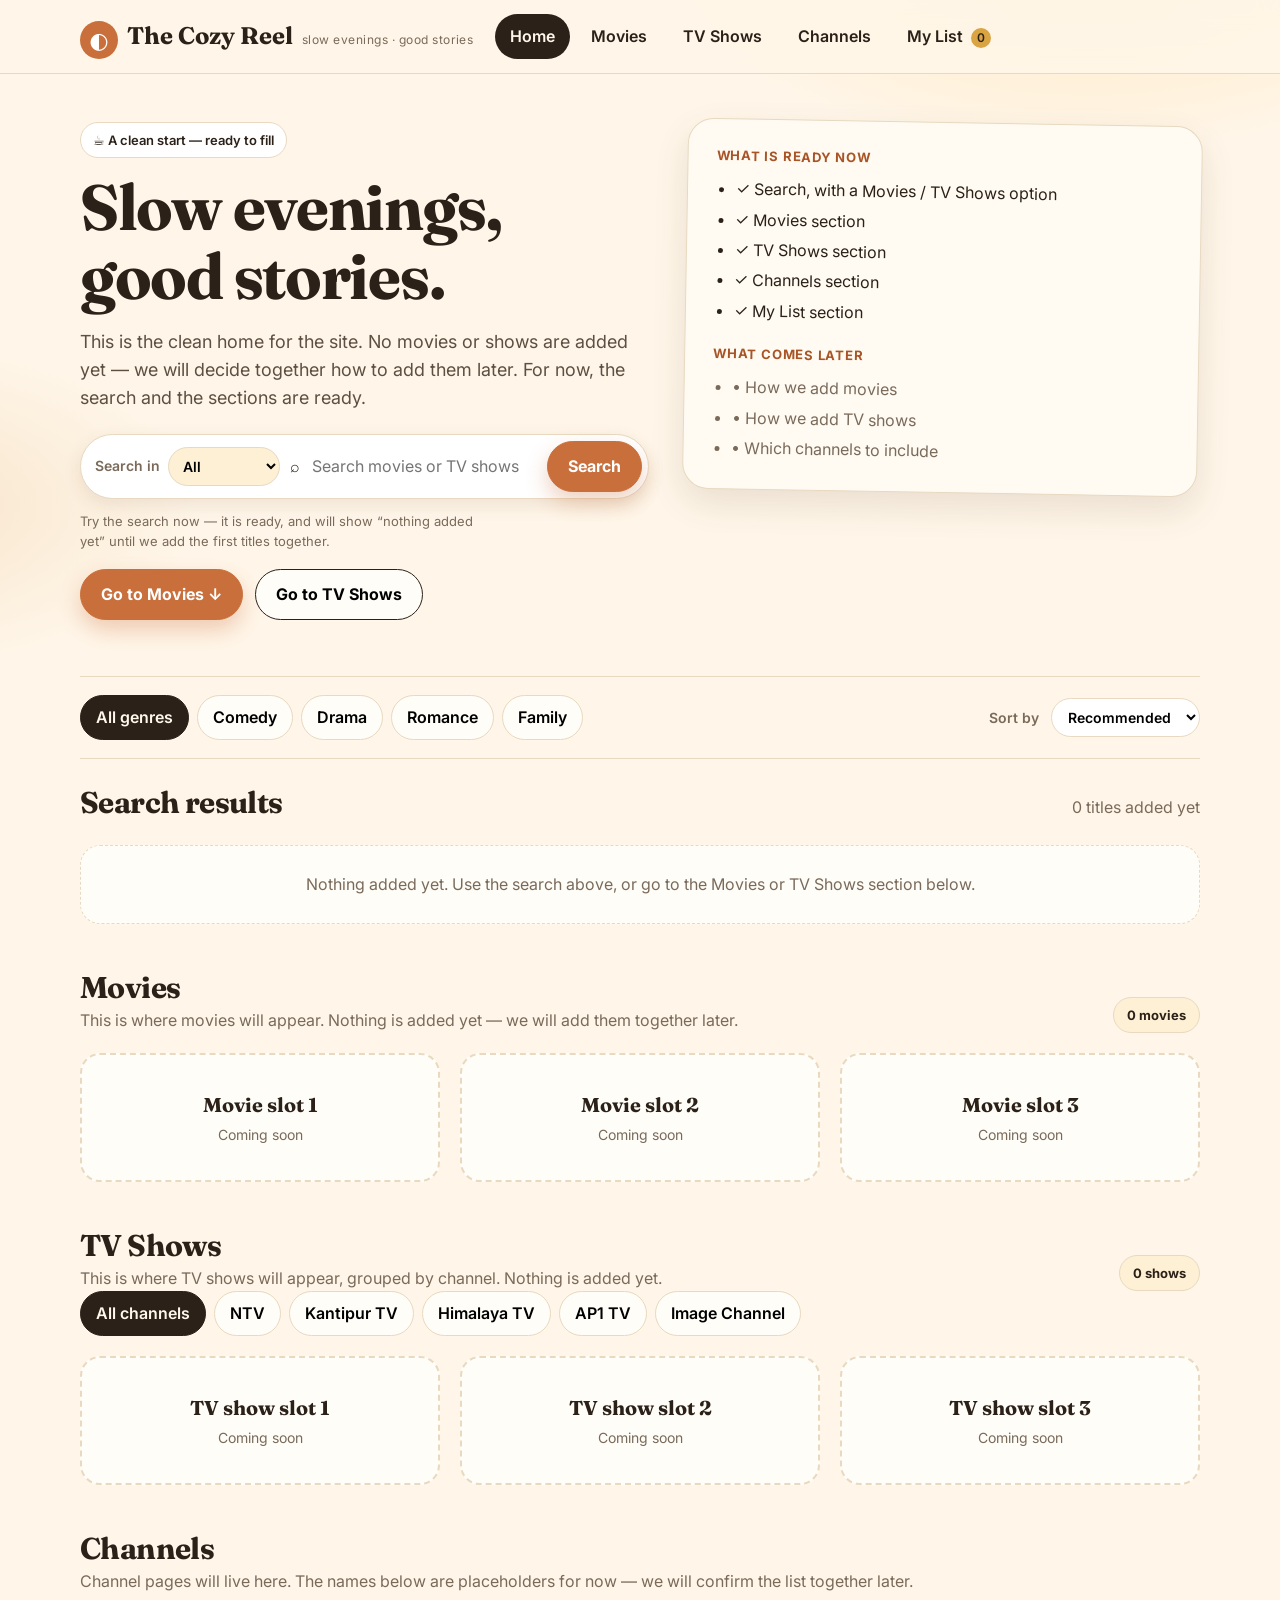
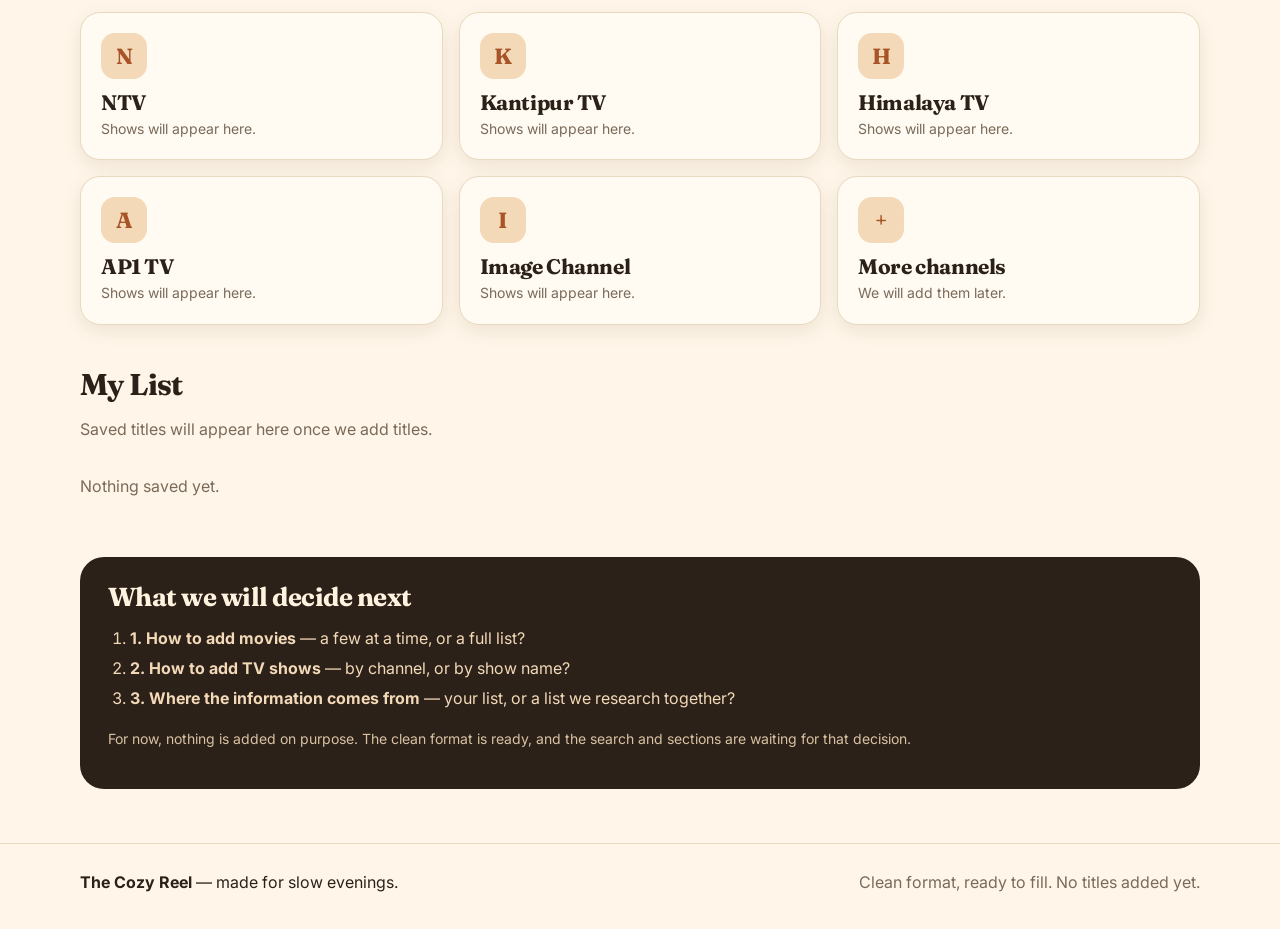
==== index.html @ 2d545e60 "Add clean Cozy Reel v3 — search, Movies and TV Shows sections, no titles yet" ====
<!DOCTYPE html>
<html lang="en-GB">
<head>
  <meta charset="UTF-8">
  <meta name="viewport" content="width=device-width, initial-scale=1.0">
  <title>The Cozy Reel — Movies &amp; TV Shows</title>
  <meta name="description" content="A clean, cozy home for movies and TV shows. Search, browse, and add titles later — step by step.">
  <link rel="preconnect" href="https://fonts.googleapis.com">
  <link rel="preconnect" href="https://fonts.gstatic.com" crossorigin>
  <link href="https://fonts.googleapis.com/css2?family=Fraunces:opsz,wght@9..144,500;9..144,700&family=Inter:wght@400;500;600;700&display=swap" rel="stylesheet">
  <link rel="stylesheet" href="style.css">
</head>
<body>

  <!-- ======================= TOP BAR ======================= -->
  <header class="topbar">
    <div class="wrap topbar-inner">
      <a class="logo" href="#">
        <span class="logo-mark">◐</span>
        <span class="logo-text">The Cozy Reel</span>
        <span class="logo-tag">slow evenings · good stories</span>
      </a>

      <nav class="main-nav" aria-label="Main navigation">
        <button class="nav-btn active" data-type="all" type="button">Home</button>
        <button class="nav-btn" data-type="movie" type="button">Movies</button>
        <button class="nav-btn" data-type="tv" type="button">TV Shows</button>
        <button class="nav-btn" data-scroll="channels" type="button">Channels</button>
        <button class="nav-btn" data-type="watchlist" type="button">My List <span class="count-badge" id="watchlistCount">0</span></button>
      </nav>
    </div>
  </header>

  <main class="wrap">

    <!-- ======================= HERO + SEARCH ======================= -->
    <section class="hero">
      <div class="hero-text">
        <p class="eyebrow">☕ A clean start — ready to fill</p>
        <h1>Slow evenings,<br>good stories.</h1>
        <p class="hero-sub">This is the clean home for the site. No movies or shows are added yet — we will decide together how to add them later. For now, the search and the sections are ready.</p>

        <!-- SEARCH: choose what to search, then type -->
        <form class="big-search" id="bigSearchForm" role="search">
          <label class="search-type-label">Search in
            <select id="searchType" aria-label="Search type">
              <option value="all">All</option>
              <option value="movie">Movies</option>
              <option value="tv">TV Shows</option>
            </select>
          </label>
          <span aria-hidden="true">⌕</span>
          <input type="search" id="searchInput" placeholder="Search movies or TV shows…" aria-label="Search movies and TV shows">
          <button class="btn btn-primary" type="submit">Search</button>
        </form>
        <p class="hero-note">Try the search now — it is ready, and will show “nothing added yet” until we add the first titles together.</p>

        <div class="hero-actions">
          <button class="btn btn-primary" id="heroMoviesBtn" type="button">Go to Movies ↓</button>
          <button class="btn btn-ghost" id="heroTvBtn" type="button">Go to TV Shows</button>
        </div>
      </div>

      <div class="hero-card">
        <p class="hero-card-label">What is ready now</p>
        <ul>
          <li>✓ Search, with a Movies / TV Shows option</li>
          <li>✓ Movies section</li>
          <li>✓ TV Shows section</li>
          <li>✓ Channels section</li>
          <li>✓ My List section</li>
        </ul>
        <p class="hero-card-label">What comes later</p>
        <ul class="muted">
          <li>• How we add movies</li>
          <li>• How we add TV shows</li>
          <li>• Which channels to include</li>
        </ul>
      </div>
    </section>

    <!-- ======================= FILTERS (ready, no data yet) ======================= -->
    <section class="filters" aria-label="Filters">
      <div class="chips" id="genreChips">
        <button class="chip active" data-genre="all" type="button">All genres</button>
        <button class="chip" data-genre="Comedy" type="button">Comedy</button>
        <button class="chip" data-genre="Drama" type="button">Drama</button>
        <button class="chip" data-genre="Romance" type="button">Romance</button>
        <button class="chip" data-genre="Family" type="button">Family</button>
      </div>
      <label class="sort-label">Sort by
        <select id="sortSelect">
          <option value="recommended">Recommended</option>
          <option value="rating">Highest rated</option>
          <option value="newest">Newest first</option>
          <option value="az">A – Z</option>
        </select>
      </label>
    </section>

    <!-- ======================= SEARCH RESULTS ======================= -->
    <section class="results-head">
      <h2 id="resultsTitle">Search results</h2>
      <p id="resultsCount">0 titles added yet</p>
    </section>
    <section class="grid" id="cardGrid" aria-live="polite"></section>
    <p class="empty-state" id="emptyState">Nothing added yet. Use the search above, or go to the Movies or TV Shows section below.</p>

    <!-- ======================= MOVIES SECTION ======================= -->
    <section class="content-section" id="moviesSection">
      <div class="section-head">
        <div>
          <h2>Movies</h2>
          <p class="muted">This is where movies will appear. Nothing is added yet — we will add them together later.</p>
        </div>
        <span class="section-pill">0 movies</span>
      </div>
      <div class="placeholder-grid">
        <div class="placeholder-card"><span>Movie slot 1</span><p>Coming soon</p></div>
        <div class="placeholder-card"><span>Movie slot 2</span><p>Coming soon</p></div>
        <div class="placeholder-card"><span>Movie slot 3</span><p>Coming soon</p></div>
      </div>
    </section>

    <!-- ======================= TV SHOWS SECTION ======================= -->
    <section class="content-section" id="tvSection">
      <div class="section-head">
        <div>
          <h2>TV Shows</h2>
          <p class="muted">This is where TV shows will appear, grouped by channel. Nothing is added yet.</p>
        </div>
        <span class="section-pill">0 shows</span>
      </div>

      <div class="chips" id="channelChips">
        <button class="chip active" data-channel="all" type="button">All channels</button>
        <button class="chip" data-channel="NTV" type="button">NTV</button>
        <button class="chip" data-channel="Kantipur TV" type="button">Kantipur TV</button>
        <button class="chip" data-channel="Himalaya TV" type="button">Himalaya TV</button>
        <button class="chip" data-channel="AP1 TV" type="button">AP1 TV</button>
        <button class="chip" data-channel="Image Channel" type="button">Image Channel</button>
      </div>

      <div class="placeholder-grid">
        <div class="placeholder-card"><span>TV show slot 1</span><p>Coming soon</p></div>
        <div class="placeholder-card"><span>TV show slot 2</span><p>Coming soon</p></div>
        <div class="placeholder-card"><span>TV show slot 3</span><p>Coming soon</p></div>
      </div>
    </section>

    <!-- ======================= CHANNELS SECTION ======================= -->
    <section class="content-section" id="channels">
      <div class="section-head">
        <div>
          <h2>Channels</h2>
          <p class="muted">Channel pages will live here. The names below are placeholders for now — we will confirm the list together later.</p>
        </div>
      </div>
      <div class="channel-grid" id="channelsGrid">
        <div class="channel-card"><span class="channel-initial">N</span><h3>NTV</h3><p>Shows will appear here.</p></div>
        <div class="channel-card"><span class="channel-initial">K</span><h3>Kantipur TV</h3><p>Shows will appear here.</p></div>
        <div class="channel-card"><span class="channel-initial">H</span><h3>Himalaya TV</h3><p>Shows will appear here.</p></div>
        <div class="channel-card"><span class="channel-initial">A</span><h3>AP1 TV</h3><p>Shows will appear here.</p></div>
        <div class="channel-card"><span class="channel-initial">I</span><h3>Image Channel</h3><p>Shows will appear here.</p></div>
        <div class="channel-card"><span class="channel-initial">+</span><h3>More channels</h3><p>We will add them later.</p></div>
      </div>
    </section>

    <!-- ======================= MY LIST ======================= -->
    <section class="mylist">
      <h2>My List</h2>
      <p class="muted">Saved titles will appear here once we add titles.</p>
      <div class="mylist-row" id="watchlistRow">
        <p class="muted" id="watchlistEmpty">Nothing saved yet.</p>
      </div>
    </section>

    <!-- ======================= NEXT STEPS ======================= -->
    <section class="cozy-note">
      <h3>What we will decide next</h3>
      <ol>
        <li><strong>1. How to add movies</strong> — a few at a time, or a full list?</li>
        <li><strong>2. How to add TV shows</strong> — by channel, or by show name?</li>
        <li><strong>3. Where the information comes from</strong> — your list, or a list we research together?</li>
      </ol>
      <p class="cozy-note-small">For now, nothing is added on purpose. The clean format is ready, and the search and sections are waiting for that decision.</p>
    </section>
  </main>

  <footer class="footer">
    <div class="wrap footer-inner">
      <p><strong>The Cozy Reel</strong> — made for slow evenings.</p>
      <p class="muted">Clean format, ready to fill. No titles added yet.</p>
    </div>
  </footer>

  <div class="toast" id="toast" role="status" aria-live="polite"></div>

  <script src="script.js"></script>
</body>
</html>
---- style.css ----
/* ============================================================
   THE COZY REEL — style.css  (v3 — clean format)
   Same cozy palette as before: warm cream, toasted brown,
   burnt orange, soft sage. Clean, simple, ready to fill.
   ============================================================ */

:root {
  --cream: #fff6e9;
  --cream-2: #fdf0d5;
  --card: #fffbf2;
  --ink: #2b2118;
  --muted: #7a6a5a;
  --line: #e8d9c0;
  --accent: #c96f3b;
  --accent-dark: #a85427;
  --accent-soft: #f3d9b8;
  --sage: #8a9b7a;
  --gold: #d9a441;
  --shadow: 0 14px 34px rgba(84, 54, 24, 0.12);
  --shadow-small: 0 6px 18px rgba(84, 54, 24, 0.10);
  --radius: 20px;
}

* { box-sizing: border-box; }
html { scroll-behavior: smooth; }

body {
  margin: 0;
  font-family: "Inter", system-ui, -apple-system, "Segoe UI", sans-serif;
  color: var(--ink);
  background:
    radial-gradient(700px 320px at 85% -40px, #ffe9c2 0%, transparent 60%),
    radial-gradient(600px 300px at -10% 20%, #f7e3c8 0%, transparent 55%),
    var(--cream);
  line-height: 1.55;
}

.wrap { width: min(1120px, calc(100% - 40px)); margin-inline: auto; }
h1, h2, h3 { font-family: "Fraunces", Georgia, serif; line-height: 1.08; letter-spacing: -0.02em; }
a { color: inherit; }
button { font: inherit; cursor: pointer; }
.muted { color: var(--muted); }

/* ---------- Top bar ---------- */
.topbar {
  position: sticky; top: 0; z-index: 20;
  background: rgba(255, 246, 233, 0.88);
  backdrop-filter: blur(12px);
  border-bottom: 1px solid var(--line);
}
.topbar-inner { display: flex; align-items: center; gap: 22px; flex-wrap: wrap; padding-block: 14px; }
.logo { display: flex; align-items: baseline; gap: 9px; text-decoration: none; }
.logo-mark {
  display: grid; place-items: center; width: 38px; height: 38px;
  border-radius: 50%; background: var(--accent); color: #fff;
  font-size: 22px; transform: translateY(4px);
}
.logo-text { font-family: "Fraunces", Georgia, serif; font-weight: 700; font-size: 24px; }
.logo-tag { font-size: 12px; color: var(--muted); letter-spacing: 0.04em; }
.main-nav { display: flex; gap: 6px; flex-wrap: wrap; }
.nav-btn { border: 1px solid transparent; background: transparent; color: var(--ink); padding: 9px 14px; border-radius: 999px; font-weight: 600; }
.nav-btn:hover { background: var(--cream-2); }
.nav-btn.active { background: var(--ink); color: #fff7ea; }
.count-badge {
  display: inline-grid; place-items: center; min-width: 20px; height: 20px;
  padding-inline: 5px; margin-left: 4px; border-radius: 999px;
  background: var(--gold); color: var(--ink); font-size: 12px;
}

/* ---------- Hero ---------- */
.hero { display: grid; grid-template-columns: 1.05fr 0.95fr; gap: 36px; align-items: start; padding-block: 48px 30px; }
.eyebrow { display: inline-block; margin: 0 0 14px; padding: 7px 12px; border-radius: 999px; background: #fff; border: 1px solid var(--line); font-size: 13px; font-weight: 600; }
.hero h1 { font-size: clamp(40px, 6vw, 64px); margin: 0 0 16px; }
.hero-sub { font-size: 18px; color: #5d4f42; max-width: 52ch; }
.hero-actions { display: flex; gap: 12px; flex-wrap: wrap; margin-top: 18px; }
.hero-note { font-size: 13px; color: var(--muted); margin-top: 12px; max-width: 52ch; }

.big-search {
  display: flex; align-items: center; gap: 10px; flex-wrap: wrap;
  margin-top: 22px; padding: 6px 6px 6px 14px;
  background: #fff; border: 1px solid var(--line); border-radius: 999px;
  box-shadow: var(--shadow-small);
}
.big-search input { flex: 1; min-width: 160px; border: 0; outline: 0; font: inherit; background: transparent; }
.search-type-label { display: flex; align-items: center; gap: 8px; font-size: 14px; font-weight: 600; color: var(--muted); }
.search-type-label select { padding: 9px 10px; border: 1px solid var(--line); border-radius: 999px; background: var(--cream-2); font: inherit; }

.btn { border: 1px solid var(--ink); border-radius: 999px; padding: 12px 20px; font-weight: 700; background: #fff; transition: transform 0.15s ease, box-shadow 0.15s ease; }
.btn:hover { transform: translateY(-2px); }
.btn-primary { background: var(--accent); border-color: var(--accent); color: #fff; box-shadow: 0 10px 22px rgba(201, 111, 59, 0.32); }
.btn-primary:hover { background: var(--accent-dark); }
.btn-ghost { background: #fffdf8; }
.btn-small { padding: 9px 14px; font-size: 14px; }

/* Hero side card — what is ready / what comes later */
.hero-card {
  background: var(--card); border: 1px solid var(--line); border-radius: 26px;
  padding: 26px 28px; box-shadow: var(--shadow); transform: rotate(1deg);
}
.hero-card-label { font-size: 13px; font-weight: 700; letter-spacing: 0.06em; text-transform: uppercase; color: var(--accent-dark); margin: 18px 0 8px; }
.hero-card-label:first-child { margin-top: 0; }
.hero-card ul { margin: 0; padding-left: 20px; line-height: 1.9; }

/* ---------- Filters ---------- */
.filters { display: flex; align-items: center; justify-content: space-between; gap: 16px; flex-wrap: wrap; padding: 18px 0; border-block: 1px solid var(--line); margin-top: 26px; }
.chips { display: flex; gap: 8px; flex-wrap: wrap; }
.chip { border: 1px solid var(--line); background: #fffdf8; border-radius: 999px; padding: 9px 15px; font-weight: 600; }
.chip.active { background: var(--ink); color: #fff7ea; border-color: var(--ink); }
.sort-label { color: var(--muted); font-size: 14px; font-weight: 600; }
.sort-label select { margin-left: 8px; padding: 9px 12px; border: 1px solid var(--line); border-radius: 999px; background: #fff; font: inherit; }

/* ---------- Sections ---------- */
.results-head { display: flex; align-items: baseline; justify-content: space-between; gap: 16px; margin-top: 28px; }
.results-head h2 { font-size: 30px; margin: 0; }
.results-head p { color: var(--muted); margin: 0; }
.grid { display: grid; grid-template-columns: repeat(3, 1fr); gap: 20px; margin-top: 18px; }
.grid:empty { display: none; }

.content-section { margin-top: 48px; }
.section-head { display: flex; align-items: end; justify-content: space-between; gap: 16px; flex-wrap: wrap; }
.section-head h2 { font-size: 30px; margin: 0 0 4px; }
.section-head p { margin: 0; }
.section-pill { padding: 7px 13px; border-radius: 999px; background: var(--cream-2); border: 1px solid var(--line); font-size: 13px; font-weight: 700; }

/* Placeholder cards — clean slots for later */
.placeholder-grid { display: grid; grid-template-columns: repeat(3, 1fr); gap: 20px; margin-top: 20px; }
.placeholder-card {
  padding: 34px 22px; text-align: center;
  border: 2px dashed var(--line); border-radius: var(--radius);
  background: #fffdf8; color: var(--muted);
}
.placeholder-card span { display: block; font-family: "Fraunces", Georgia, serif; font-size: 20px; font-weight: 700; color: var(--ink); margin-bottom: 4px; }
.placeholder-card p { margin: 0; font-size: 14px; }

.empty-state { margin: 26px 0; padding: 26px; border: 1px dashed var(--line); border-radius: var(--radius); background: #fffdf8; text-align: center; color: var(--muted); }

/* Channels */
.channel-grid { display: grid; grid-template-columns: repeat(3, 1fr); gap: 16px; margin-top: 18px; }
.channel-card { padding: 20px; border-radius: var(--radius); background: var(--card); border: 1px solid var(--line); box-shadow: var(--shadow-small); }
.channel-initial {
  display: grid; place-items: center; width: 46px; height: 46px; border-radius: 14px;
  background: var(--accent-soft); color: var(--accent-dark);
  font-family: "Fraunces", Georgia, serif; font-weight: 700; font-size: 22px; margin-bottom: 12px;
}
.channel-card h3 { margin: 0 0 4px; font-size: 21px; }
.channel-card p { margin: 0; color: var(--muted); font-size: 14px; }

/* ---------- My List + note ---------- */
.mylist { margin-top: 44px; }
.mylist h2 { font-size: 30px; margin-bottom: 4px; }
.mylist-row { display: flex; gap: 10px; flex-wrap: wrap; margin-top: 16px; }
.cozy-note { margin: 42px 0 54px; padding: 26px 28px; border-radius: 24px; background: #2b2118; color: #fff3df; }
.cozy-note h3 { margin: 0 0 12px; font-size: 26px; }
.cozy-note ol { margin: 0; padding-left: 22px; line-height: 1.9; color: #f3d9b8; }
.cozy-note-small { color: #d9c2a3; font-size: 14px; margin-top: 14px; }

/* ---------- Footer ---------- */
.footer { border-top: 1px solid var(--line); padding-block: 26px 34px; }
.footer-inner { display: flex; justify-content: space-between; gap: 16px; flex-wrap: wrap; }
.footer p { margin: 0; }

/* ---------- Toast ---------- */
.toast {
  position: fixed; left: 50%; bottom: 22px; transform: translate(-50%, 80px); z-index: 60;
  padding: 12px 18px; border-radius: 999px; background: var(--ink); color: #fff7ea;
  font-weight: 600; box-shadow: var(--shadow); opacity: 0;
  transition: transform 0.25s ease, opacity 0.25s ease; pointer-events: none;
}
.toast.show { transform: translate(-50%, 0); opacity: 1; }

/* ---------- Responsive ---------- */
@media (max-width: 880px) {
  .hero { grid-template-columns: 1fr; padding-block: 34px 20px; }
  .grid, .placeholder-grid { grid-template-columns: repeat(2, 1fr); }
  .channel-grid { grid-template-columns: repeat(2, 1fr); }
  .logo-tag { display: none; }
}
@media (max-width: 560px) {
  .grid, .placeholder-grid, .channel-grid { grid-template-columns: 1fr; }
}
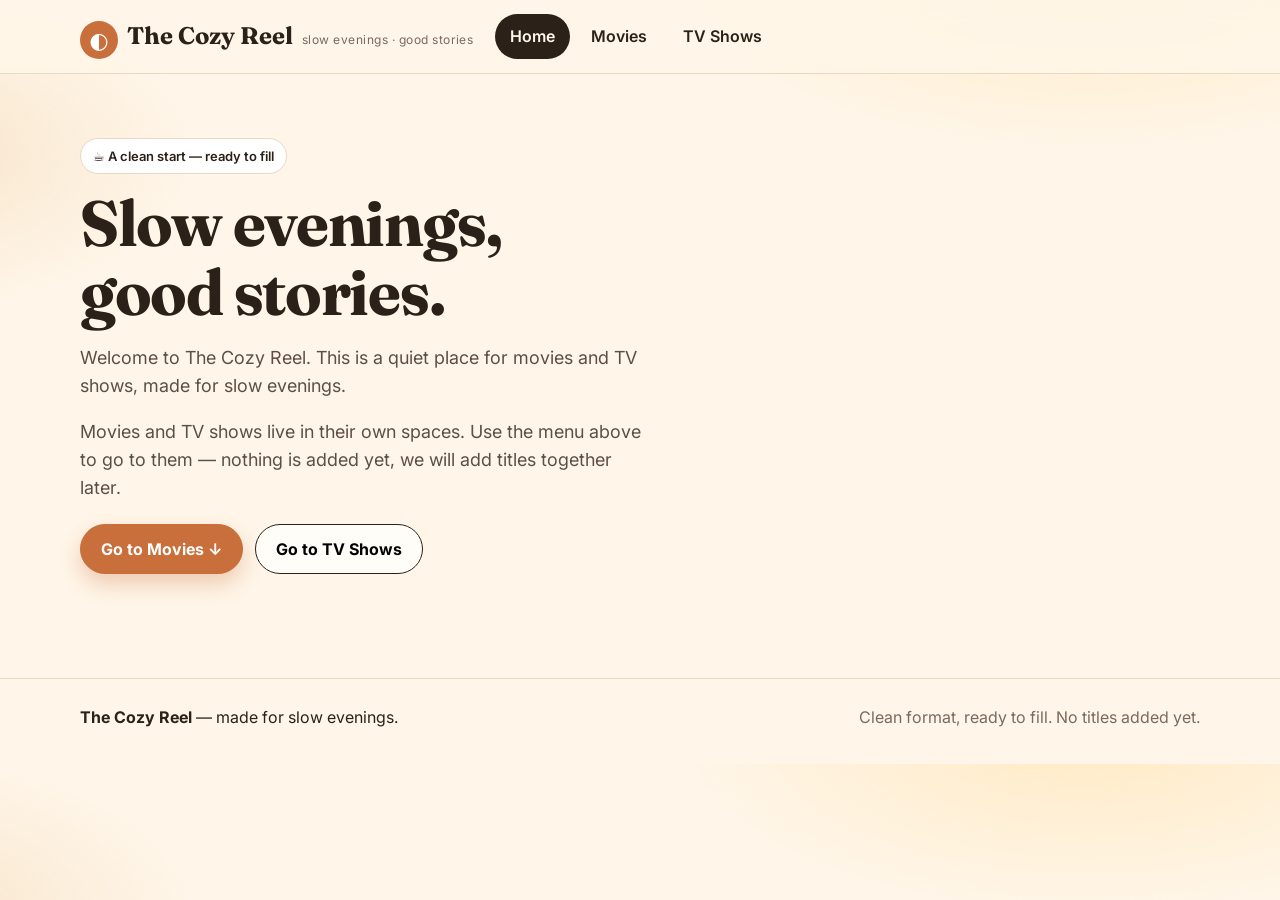
==== commit 6efe17e7: "Cozy Reel v4 — separate Home / Movies / TV Shows spaces, movies-only search, shows empty" ====
--- a/index.html
+++ b/index.html
@@ -4,7 +4,7 @@
   <meta charset="UTF-8">
   <meta name="viewport" content="width=device-width, initial-scale=1.0">
   <title>The Cozy Reel — Movies &amp; TV Shows</title>
-  <meta name="description" content="A clean, cozy home for movies and TV shows. Search, browse, and add titles later — step by step.">
+  <meta name="description" content="A clean, cozy home for movies and TV shows. Movies and TV shows each have their own space.">
   <link rel="preconnect" href="https://fonts.googleapis.com">
   <link rel="preconnect" href="https://fonts.gstatic.com" crossorigin>
   <link href="https://fonts.googleapis.com/css2?family=Fraunces:opsz,wght@9..144,500;9..144,700&family=Inter:wght@400;500;600;700&display=swap" rel="stylesheet">
@@ -15,176 +15,66 @@
   <!-- ======================= TOP BAR ======================= -->
   <header class="topbar">
     <div class="wrap topbar-inner">
-      <a class="logo" href="#">
+      <a class="logo" href="#" data-view="home">
         <span class="logo-mark">◐</span>
         <span class="logo-text">The Cozy Reel</span>
         <span class="logo-tag">slow evenings · good stories</span>
       </a>
 
       <nav class="main-nav" aria-label="Main navigation">
-        <button class="nav-btn active" data-type="all" type="button">Home</button>
-        <button class="nav-btn" data-type="movie" type="button">Movies</button>
-        <button class="nav-btn" data-type="tv" type="button">TV Shows</button>
-        <button class="nav-btn" data-scroll="channels" type="button">Channels</button>
-        <button class="nav-btn" data-type="watchlist" type="button">My List <span class="count-badge" id="watchlistCount">0</span></button>
+        <button class="nav-btn active" data-view="home" type="button">Home</button>
+        <button class="nav-btn" data-view="movies" type="button">Movies</button>
+        <button class="nav-btn" data-view="shows" type="button">TV Shows</button>
       </nav>
     </div>
   </header>
 
   <main class="wrap">
 
-    <!-- ======================= HERO + SEARCH ======================= -->
-    <section class="hero">
-      <div class="hero-text">
+    <!-- ======================= HOME — CLEAN, NO MOVIES / SHOWS HERE ======================= -->
+    <section class="view active" id="view-home">
+      <div class="hero hero-home">
         <p class="eyebrow">☕ A clean start — ready to fill</p>
         <h1>Slow evenings,<br>good stories.</h1>
-        <p class="hero-sub">This is the clean home for the site. No movies or shows are added yet — we will decide together how to add them later. For now, the search and the sections are ready.</p>
-
-        <!-- SEARCH: choose what to search, then type -->
-        <form class="big-search" id="bigSearchForm" role="search">
-          <label class="search-type-label">Search in
-            <select id="searchType" aria-label="Search type">
-              <option value="all">All</option>
-              <option value="movie">Movies</option>
-              <option value="tv">TV Shows</option>
-            </select>
-          </label>
-          <span aria-hidden="true">⌕</span>
-          <input type="search" id="searchInput" placeholder="Search movies or TV shows…" aria-label="Search movies and TV shows">
-          <button class="btn btn-primary" type="submit">Search</button>
-        </form>
-        <p class="hero-note">Try the search now — it is ready, and will show “nothing added yet” until we add the first titles together.</p>
-
+        <p class="hero-sub">Welcome to The Cozy Reel. This is a quiet place for movies and TV shows, made for slow evenings.</p>
+        <p class="hero-sub">Movies and TV shows live in their own spaces. Use the menu above to go to them — nothing is added yet, we will add titles together later.</p>
         <div class="hero-actions">
-          <button class="btn btn-primary" id="heroMoviesBtn" type="button">Go to Movies ↓</button>
-          <button class="btn btn-ghost" id="heroTvBtn" type="button">Go to TV Shows</button>
+          <button class="btn btn-primary" data-view="movies" type="button">Go to Movies ↓</button>
+          <button class="btn btn-ghost" data-view="shows" type="button">Go to TV Shows</button>
         </div>
-      </div>
-
-      <div class="hero-card">
-        <p class="hero-card-label">What is ready now</p>
-        <ul>
-          <li>✓ Search, with a Movies / TV Shows option</li>
-          <li>✓ Movies section</li>
-          <li>✓ TV Shows section</li>
-          <li>✓ Channels section</li>
-          <li>✓ My List section</li>
-        </ul>
-        <p class="hero-card-label">What comes later</p>
-        <ul class="muted">
-          <li>• How we add movies</li>
-          <li>• How we add TV shows</li>
-          <li>• Which channels to include</li>
-        </ul>
       </div>
     </section>
 
-    <!-- ======================= FILTERS (ready, no data yet) ======================= -->
-    <section class="filters" aria-label="Filters">
-      <div class="chips" id="genreChips">
-        <button class="chip active" data-genre="all" type="button">All genres</button>
-        <button class="chip" data-genre="Comedy" type="button">Comedy</button>
-        <button class="chip" data-genre="Drama" type="button">Drama</button>
-        <button class="chip" data-genre="Romance" type="button">Romance</button>
-        <button class="chip" data-genre="Family" type="button">Family</button>
+    <!-- ======================= MOVIES — ITS OWN SPACE, SEARCH MOVIES ONLY ======================= -->
+    <section class="view" id="view-movies">
+      <div class="page-head">
+        <h2>Movies</h2>
+        <p class="muted">Search for a movie below. Only movies are searched here.</p>
       </div>
-      <label class="sort-label">Sort by
-        <select id="sortSelect">
-          <option value="recommended">Recommended</option>
-          <option value="rating">Highest rated</option>
-          <option value="newest">Newest first</option>
-          <option value="az">A – Z</option>
-        </select>
-      </label>
+
+      <form class="big-search" id="movieSearchForm" role="search">
+        <span aria-hidden="true">⌕</span>
+        <input type="search" id="movieSearchInput" placeholder="Search movies…" aria-label="Search movies">
+        <button class="btn btn-primary" type="submit">Search</button>
+      </form>
+
+      <div class="results-head">
+        <h2>Movies</h2>
+        <p id="movieResultsCount">0 movies added yet</p>
+      </div>
+      <section class="grid" id="movieGrid" aria-live="polite"></section>
+      <p class="empty-state" id="movieEmptyState">No movies added yet. We will add movies together later.</p>
     </section>
 
-    <!-- ======================= SEARCH RESULTS ======================= -->
-    <section class="results-head">
-      <h2 id="resultsTitle">Search results</h2>
-      <p id="resultsCount">0 titles added yet</p>
-    </section>
-    <section class="grid" id="cardGrid" aria-live="polite"></section>
-    <p class="empty-state" id="emptyState">Nothing added yet. Use the search above, or go to the Movies or TV Shows section below.</p>
-
-    <!-- ======================= MOVIES SECTION ======================= -->
-    <section class="content-section" id="moviesSection">
-      <div class="section-head">
-        <div>
-          <h2>Movies</h2>
-          <p class="muted">This is where movies will appear. Nothing is added yet — we will add them together later.</p>
-        </div>
-        <span class="section-pill">0 movies</span>
+    <!-- ======================= TV SHOWS — ITS OWN SPACE, EMPTY FOR NOW ======================= -->
+    <section class="view" id="view-shows">
+      <div class="page-head">
+        <h2>TV Shows</h2>
+        <p class="muted">This space is for TV shows.</p>
       </div>
-      <div class="placeholder-grid">
-        <div class="placeholder-card"><span>Movie slot 1</span><p>Coming soon</p></div>
-        <div class="placeholder-card"><span>Movie slot 2</span><p>Coming soon</p></div>
-        <div class="placeholder-card"><span>Movie slot 3</span><p>Coming soon</p></div>
-      </div>
+      <p class="empty-state">No TV shows added yet. We will add shows together later.</p>
     </section>
 
-    <!-- ======================= TV SHOWS SECTION ======================= -->
-    <section class="content-section" id="tvSection">
-      <div class="section-head">
-        <div>
-          <h2>TV Shows</h2>
-          <p class="muted">This is where TV shows will appear, grouped by channel. Nothing is added yet.</p>
-        </div>
-        <span class="section-pill">0 shows</span>
-      </div>
-
-      <div class="chips" id="channelChips">
-        <button class="chip active" data-channel="all" type="button">All channels</button>
-        <button class="chip" data-channel="NTV" type="button">NTV</button>
-        <button class="chip" data-channel="Kantipur TV" type="button">Kantipur TV</button>
-        <button class="chip" data-channel="Himalaya TV" type="button">Himalaya TV</button>
-        <button class="chip" data-channel="AP1 TV" type="button">AP1 TV</button>
-        <button class="chip" data-channel="Image Channel" type="button">Image Channel</button>
-      </div>
-
-      <div class="placeholder-grid">
-        <div class="placeholder-card"><span>TV show slot 1</span><p>Coming soon</p></div>
-        <div class="placeholder-card"><span>TV show slot 2</span><p>Coming soon</p></div>
-        <div class="placeholder-card"><span>TV show slot 3</span><p>Coming soon</p></div>
-      </div>
-    </section>
-
-    <!-- ======================= CHANNELS SECTION ======================= -->
-    <section class="content-section" id="channels">
-      <div class="section-head">
-        <div>
-          <h2>Channels</h2>
-          <p class="muted">Channel pages will live here. The names below are placeholders for now — we will confirm the list together later.</p>
-        </div>
-      </div>
-      <div class="channel-grid" id="channelsGrid">
-        <div class="channel-card"><span class="channel-initial">N</span><h3>NTV</h3><p>Shows will appear here.</p></div>
-        <div class="channel-card"><span class="channel-initial">K</span><h3>Kantipur TV</h3><p>Shows will appear here.</p></div>
-        <div class="channel-card"><span class="channel-initial">H</span><h3>Himalaya TV</h3><p>Shows will appear here.</p></div>
-        <div class="channel-card"><span class="channel-initial">A</span><h3>AP1 TV</h3><p>Shows will appear here.</p></div>
-        <div class="channel-card"><span class="channel-initial">I</span><h3>Image Channel</h3><p>Shows will appear here.</p></div>
-        <div class="channel-card"><span class="channel-initial">+</span><h3>More channels</h3><p>We will add them later.</p></div>
-      </div>
-    </section>
-
-    <!-- ======================= MY LIST ======================= -->
-    <section class="mylist">
-      <h2>My List</h2>
-      <p class="muted">Saved titles will appear here once we add titles.</p>
-      <div class="mylist-row" id="watchlistRow">
-        <p class="muted" id="watchlistEmpty">Nothing saved yet.</p>
-      </div>
-    </section>
-
-    <!-- ======================= NEXT STEPS ======================= -->
-    <section class="cozy-note">
-      <h3>What we will decide next</h3>
-      <ol>
-        <li><strong>1. How to add movies</strong> — a few at a time, or a full list?</li>
-        <li><strong>2. How to add TV shows</strong> — by channel, or by show name?</li>
-        <li><strong>3. Where the information comes from</strong> — your list, or a list we research together?</li>
-      </ol>
-      <p class="cozy-note-small">For now, nothing is added on purpose. The clean format is ready, and the search and sections are waiting for that decision.</p>
-    </section>
   </main>
 
   <footer class="footer">
--- a/style.css
+++ b/style.css
@@ -1,6 +1,6 @@
 /* ============================================================
-   THE COZY REEL — style.css  (v3 — clean format)
-   Same cozy palette as before: warm cream, toasted brown,
+   THE COZY REEL — style.css  (v4 — separate spaces)
+   Same cozy palette: warm cream, toasted brown,
    burnt orange, soft sage. Clean, simple, ready to fill.
    ============================================================ */
 
@@ -41,6 +41,10 @@
 button { font: inherit; cursor: pointer; }
 .muted { color: var(--muted); }
 
+/* ---------- Separate spaces: only one view is shown ---------- */
+.view { display: none; }
+.view.active { display: block; }
+
 /* ---------- Top bar ---------- */
 .topbar {
   position: sticky; top: 0; z-index: 20;
@@ -61,19 +65,24 @@
 .nav-btn { border: 1px solid transparent; background: transparent; color: var(--ink); padding: 9px 14px; border-radius: 999px; font-weight: 600; }
 .nav-btn:hover { background: var(--cream-2); }
 .nav-btn.active { background: var(--ink); color: #fff7ea; }
-.count-badge {
-  display: inline-grid; place-items: center; min-width: 20px; height: 20px;
-  padding-inline: 5px; margin-left: 4px; border-radius: 999px;
-  background: var(--gold); color: var(--ink); font-size: 12px;
-}
 
-/* ---------- Hero ---------- */
-.hero { display: grid; grid-template-columns: 1.05fr 0.95fr; gap: 36px; align-items: start; padding-block: 48px 30px; }
+/* ---------- Home (clean, no movie/show content) ---------- */
+.hero-home { max-width: 680px; padding-block: 64px 56px; }
 .eyebrow { display: inline-block; margin: 0 0 14px; padding: 7px 12px; border-radius: 999px; background: #fff; border: 1px solid var(--line); font-size: 13px; font-weight: 600; }
-.hero h1 { font-size: clamp(40px, 6vw, 64px); margin: 0 0 16px; }
+.hero-home h1 { font-size: clamp(40px, 6vw, 64px); margin: 0 0 16px; }
 .hero-sub { font-size: 18px; color: #5d4f42; max-width: 52ch; }
-.hero-actions { display: flex; gap: 12px; flex-wrap: wrap; margin-top: 18px; }
-.hero-note { font-size: 13px; color: var(--muted); margin-top: 12px; max-width: 52ch; }
+.hero-actions { display: flex; gap: 12px; flex-wrap: wrap; margin-top: 22px; }
+
+.btn { border: 1px solid var(--ink); border-radius: 999px; padding: 12px 20px; font-weight: 700; background: #fff; transition: transform 0.15s ease, box-shadow 0.15s ease; }
+.btn:hover { transform: translateY(-2px); }
+.btn-primary { background: var(--accent); border-color: var(--accent); color: #fff; box-shadow: 0 10px 22px rgba(201, 111, 59, 0.32); }
+.btn-primary:hover { background: var(--accent-dark); }
+.btn-ghost { background: #fffdf8; }
+
+/* ---------- Movies / TV Shows pages ---------- */
+.page-head { padding-block: 44px 8px; }
+.page-head h2 { font-size: clamp(34px, 5vw, 48px); margin: 0 0 6px; }
+.page-head p { margin: 0; font-size: 17px; }
 
 .big-search {
   display: flex; align-items: center; gap: 10px; flex-wrap: wrap;
@@ -82,80 +91,18 @@
   box-shadow: var(--shadow-small);
 }
 .big-search input { flex: 1; min-width: 160px; border: 0; outline: 0; font: inherit; background: transparent; }
-.search-type-label { display: flex; align-items: center; gap: 8px; font-size: 14px; font-weight: 600; color: var(--muted); }
-.search-type-label select { padding: 9px 10px; border: 1px solid var(--line); border-radius: 999px; background: var(--cream-2); font: inherit; }
 
-.btn { border: 1px solid var(--ink); border-radius: 999px; padding: 12px 20px; font-weight: 700; background: #fff; transition: transform 0.15s ease, box-shadow 0.15s ease; }
-.btn:hover { transform: translateY(-2px); }
-.btn-primary { background: var(--accent); border-color: var(--accent); color: #fff; box-shadow: 0 10px 22px rgba(201, 111, 59, 0.32); }
-.btn-primary:hover { background: var(--accent-dark); }
-.btn-ghost { background: #fffdf8; }
-.btn-small { padding: 9px 14px; font-size: 14px; }
-
-/* Hero side card — what is ready / what comes later */
-.hero-card {
-  background: var(--card); border: 1px solid var(--line); border-radius: 26px;
-  padding: 26px 28px; box-shadow: var(--shadow); transform: rotate(1deg);
-}
-.hero-card-label { font-size: 13px; font-weight: 700; letter-spacing: 0.06em; text-transform: uppercase; color: var(--accent-dark); margin: 18px 0 8px; }
-.hero-card-label:first-child { margin-top: 0; }
-.hero-card ul { margin: 0; padding-left: 20px; line-height: 1.9; }
-
-/* ---------- Filters ---------- */
-.filters { display: flex; align-items: center; justify-content: space-between; gap: 16px; flex-wrap: wrap; padding: 18px 0; border-block: 1px solid var(--line); margin-top: 26px; }
-.chips { display: flex; gap: 8px; flex-wrap: wrap; }
-.chip { border: 1px solid var(--line); background: #fffdf8; border-radius: 999px; padding: 9px 15px; font-weight: 600; }
-.chip.active { background: var(--ink); color: #fff7ea; border-color: var(--ink); }
-.sort-label { color: var(--muted); font-size: 14px; font-weight: 600; }
-.sort-label select { margin-left: 8px; padding: 9px 12px; border: 1px solid var(--line); border-radius: 999px; background: #fff; font: inherit; }
-
-/* ---------- Sections ---------- */
+/* ---------- Results ---------- */
 .results-head { display: flex; align-items: baseline; justify-content: space-between; gap: 16px; margin-top: 28px; }
 .results-head h2 { font-size: 30px; margin: 0; }
 .results-head p { color: var(--muted); margin: 0; }
 .grid { display: grid; grid-template-columns: repeat(3, 1fr); gap: 20px; margin-top: 18px; }
 .grid:empty { display: none; }
 
-.content-section { margin-top: 48px; }
-.section-head { display: flex; align-items: end; justify-content: space-between; gap: 16px; flex-wrap: wrap; }
-.section-head h2 { font-size: 30px; margin: 0 0 4px; }
-.section-head p { margin: 0; }
-.section-pill { padding: 7px 13px; border-radius: 999px; background: var(--cream-2); border: 1px solid var(--line); font-size: 13px; font-weight: 700; }
-
-/* Placeholder cards — clean slots for later */
-.placeholder-grid { display: grid; grid-template-columns: repeat(3, 1fr); gap: 20px; margin-top: 20px; }
-.placeholder-card {
-  padding: 34px 22px; text-align: center;
-  border: 2px dashed var(--line); border-radius: var(--radius);
-  background: #fffdf8; color: var(--muted);
-}
-.placeholder-card span { display: block; font-family: "Fraunces", Georgia, serif; font-size: 20px; font-weight: 700; color: var(--ink); margin-bottom: 4px; }
-.placeholder-card p { margin: 0; font-size: 14px; }
-
 .empty-state { margin: 26px 0; padding: 26px; border: 1px dashed var(--line); border-radius: var(--radius); background: #fffdf8; text-align: center; color: var(--muted); }
 
-/* Channels */
-.channel-grid { display: grid; grid-template-columns: repeat(3, 1fr); gap: 16px; margin-top: 18px; }
-.channel-card { padding: 20px; border-radius: var(--radius); background: var(--card); border: 1px solid var(--line); box-shadow: var(--shadow-small); }
-.channel-initial {
-  display: grid; place-items: center; width: 46px; height: 46px; border-radius: 14px;
-  background: var(--accent-soft); color: var(--accent-dark);
-  font-family: "Fraunces", Georgia, serif; font-weight: 700; font-size: 22px; margin-bottom: 12px;
-}
-.channel-card h3 { margin: 0 0 4px; font-size: 21px; }
-.channel-card p { margin: 0; color: var(--muted); font-size: 14px; }
-
-/* ---------- My List + note ---------- */
-.mylist { margin-top: 44px; }
-.mylist h2 { font-size: 30px; margin-bottom: 4px; }
-.mylist-row { display: flex; gap: 10px; flex-wrap: wrap; margin-top: 16px; }
-.cozy-note { margin: 42px 0 54px; padding: 26px 28px; border-radius: 24px; background: #2b2118; color: #fff3df; }
-.cozy-note h3 { margin: 0 0 12px; font-size: 26px; }
-.cozy-note ol { margin: 0; padding-left: 22px; line-height: 1.9; color: #f3d9b8; }
-.cozy-note-small { color: #d9c2a3; font-size: 14px; margin-top: 14px; }
-
 /* ---------- Footer ---------- */
-.footer { border-top: 1px solid var(--line); padding-block: 26px 34px; }
+.footer { border-top: 1px solid var(--line); padding-block: 26px 34px; margin-top: 48px; }
 .footer-inner { display: flex; justify-content: space-between; gap: 16px; flex-wrap: wrap; }
 .footer p { margin: 0; }
 
@@ -170,11 +117,10 @@
 
 /* ---------- Responsive ---------- */
 @media (max-width: 880px) {
-  .hero { grid-template-columns: 1fr; padding-block: 34px 20px; }
-  .grid, .placeholder-grid { grid-template-columns: repeat(2, 1fr); }
-  .channel-grid { grid-template-columns: repeat(2, 1fr); }
+  .grid { grid-template-columns: repeat(2, 1fr); }
   .logo-tag { display: none; }
+  .hero-home { padding-block: 44px 36px; }
 }
 @media (max-width: 560px) {
-  .grid, .placeholder-grid, .channel-grid { grid-template-columns: 1fr; }
+  .grid { grid-template-columns: 1fr; }
 }
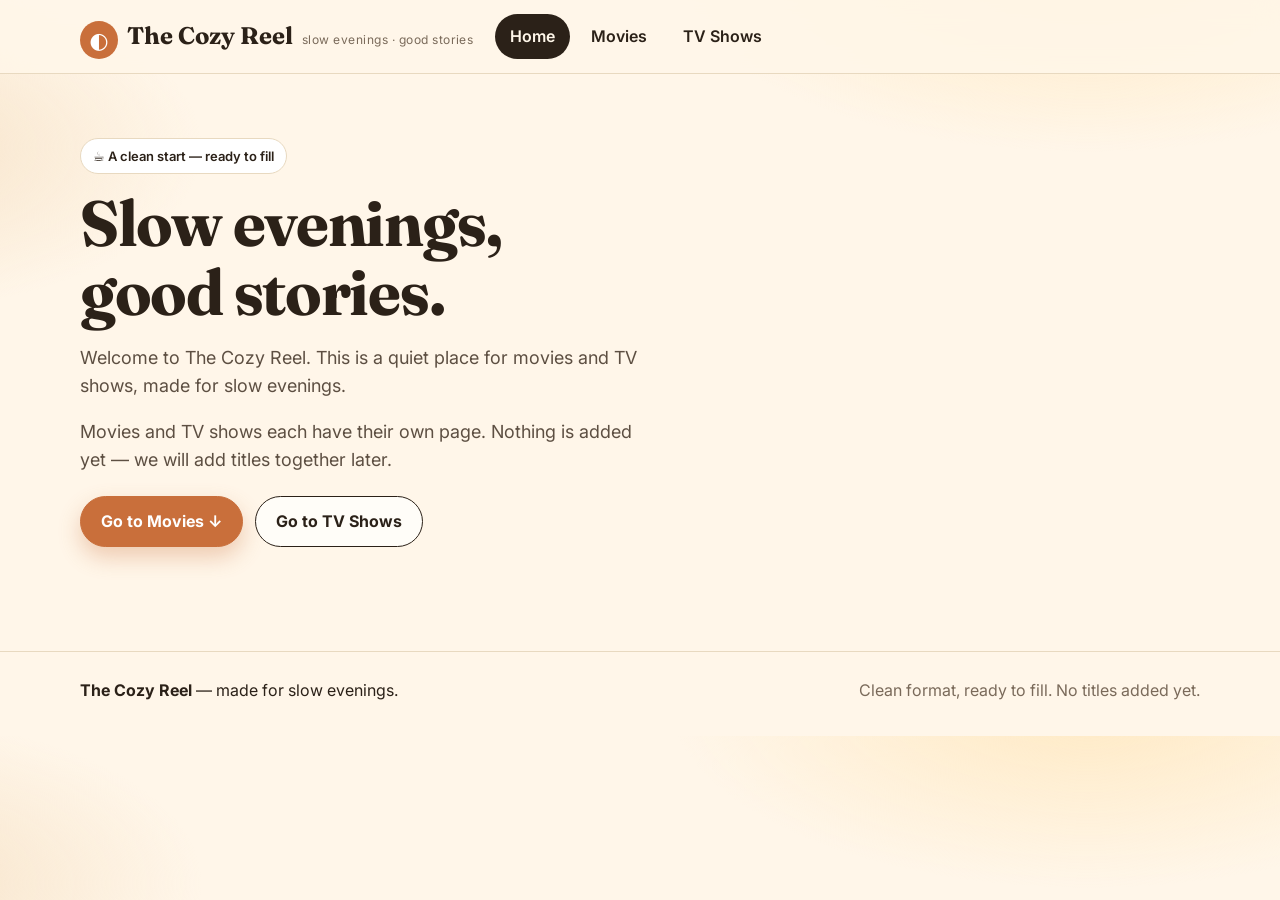
==== commit 2f3d3da0: "Cozy Reel v5 — truly separate pages: Home welcome only, Movies only, TV Shows only" ====
--- a/index.html
+++ b/index.html
@@ -4,7 +4,7 @@
   <meta charset="UTF-8">
   <meta name="viewport" content="width=device-width, initial-scale=1.0">
   <title>The Cozy Reel — Movies &amp; TV Shows</title>
-  <meta name="description" content="A clean, cozy home for movies and TV shows. Movies and TV shows each have their own space.">
+  <meta name="description" content="A clean, cozy home for movies and TV shows.">
   <link rel="preconnect" href="https://fonts.googleapis.com">
   <link rel="preconnect" href="https://fonts.gstatic.com" crossorigin>
   <link href="https://fonts.googleapis.com/css2?family=Fraunces:opsz,wght@9..144,500;9..144,700&family=Inter:wght@400;500;600;700&display=swap" rel="stylesheet">
@@ -15,66 +15,32 @@
   <!-- ======================= TOP BAR ======================= -->
   <header class="topbar">
     <div class="wrap topbar-inner">
-      <a class="logo" href="#" data-view="home">
+      <a class="logo" href="index.html">
         <span class="logo-mark">◐</span>
         <span class="logo-text">The Cozy Reel</span>
         <span class="logo-tag">slow evenings · good stories</span>
       </a>
 
       <nav class="main-nav" aria-label="Main navigation">
-        <button class="nav-btn active" data-view="home" type="button">Home</button>
-        <button class="nav-btn" data-view="movies" type="button">Movies</button>
-        <button class="nav-btn" data-view="shows" type="button">TV Shows</button>
+        <a class="nav-btn active" href="index.html">Home</a>
+        <a class="nav-btn" href="movies.html">Movies</a>
+        <a class="nav-btn" href="shows.html">TV Shows</a>
       </nav>
     </div>
   </header>
 
   <main class="wrap">
-
-    <!-- ======================= HOME — CLEAN, NO MOVIES / SHOWS HERE ======================= -->
-    <section class="view active" id="view-home">
-      <div class="hero hero-home">
-        <p class="eyebrow">☕ A clean start — ready to fill</p>
-        <h1>Slow evenings,<br>good stories.</h1>
-        <p class="hero-sub">Welcome to The Cozy Reel. This is a quiet place for movies and TV shows, made for slow evenings.</p>
-        <p class="hero-sub">Movies and TV shows live in their own spaces. Use the menu above to go to them — nothing is added yet, we will add titles together later.</p>
-        <div class="hero-actions">
-          <button class="btn btn-primary" data-view="movies" type="button">Go to Movies ↓</button>
-          <button class="btn btn-ghost" data-view="shows" type="button">Go to TV Shows</button>
-        </div>
+    <!-- ======================= HOME — WELCOMING PAGE ONLY ======================= -->
+    <div class="hero hero-home">
+      <p class="eyebrow">☕ A clean start — ready to fill</p>
+      <h1>Slow evenings,<br>good stories.</h1>
+      <p class="hero-sub">Welcome to The Cozy Reel. This is a quiet place for movies and TV shows, made for slow evenings.</p>
+      <p class="hero-sub">Movies and TV shows each have their own page. Nothing is added yet — we will add titles together later.</p>
+      <div class="hero-actions">
+        <a class="btn btn-primary" href="movies.html">Go to Movies ↓</a>
+        <a class="btn btn-ghost" href="shows.html">Go to TV Shows</a>
       </div>
-    </section>
-
-    <!-- ======================= MOVIES — ITS OWN SPACE, SEARCH MOVIES ONLY ======================= -->
-    <section class="view" id="view-movies">
-      <div class="page-head">
-        <h2>Movies</h2>
-        <p class="muted">Search for a movie below. Only movies are searched here.</p>
-      </div>
-
-      <form class="big-search" id="movieSearchForm" role="search">
-        <span aria-hidden="true">⌕</span>
-        <input type="search" id="movieSearchInput" placeholder="Search movies…" aria-label="Search movies">
-        <button class="btn btn-primary" type="submit">Search</button>
-      </form>
-
-      <div class="results-head">
-        <h2>Movies</h2>
-        <p id="movieResultsCount">0 movies added yet</p>
-      </div>
-      <section class="grid" id="movieGrid" aria-live="polite"></section>
-      <p class="empty-state" id="movieEmptyState">No movies added yet. We will add movies together later.</p>
-    </section>
-
-    <!-- ======================= TV SHOWS — ITS OWN SPACE, EMPTY FOR NOW ======================= -->
-    <section class="view" id="view-shows">
-      <div class="page-head">
-        <h2>TV Shows</h2>
-        <p class="muted">This space is for TV shows.</p>
-      </div>
-      <p class="empty-state">No TV shows added yet. We will add shows together later.</p>
-    </section>
-
+    </div>
   </main>
 
   <footer class="footer">
@@ -84,8 +50,6 @@
     </div>
   </footer>
 
-  <div class="toast" id="toast" role="status" aria-live="polite"></div>
-
   <script src="script.js"></script>
 </body>
 </html>
--- a/style.css
+++ b/style.css
@@ -41,10 +41,6 @@
 button { font: inherit; cursor: pointer; }
 .muted { color: var(--muted); }
 
-/* ---------- Separate spaces: only one view is shown ---------- */
-.view { display: none; }
-.view.active { display: block; }
-
 /* ---------- Top bar ---------- */
 .topbar {
   position: sticky; top: 0; z-index: 20;
@@ -62,7 +58,7 @@
 .logo-text { font-family: "Fraunces", Georgia, serif; font-weight: 700; font-size: 24px; }
 .logo-tag { font-size: 12px; color: var(--muted); letter-spacing: 0.04em; }
 .main-nav { display: flex; gap: 6px; flex-wrap: wrap; }
-.nav-btn { border: 1px solid transparent; background: transparent; color: var(--ink); padding: 9px 14px; border-radius: 999px; font-weight: 600; }
+.nav-btn { border: 1px solid transparent; background: transparent; color: var(--ink); padding: 9px 14px; border-radius: 999px; font-weight: 600; text-decoration: none; }
 .nav-btn:hover { background: var(--cream-2); }
 .nav-btn.active { background: var(--ink); color: #fff7ea; }
 
@@ -73,7 +69,7 @@
 .hero-sub { font-size: 18px; color: #5d4f42; max-width: 52ch; }
 .hero-actions { display: flex; gap: 12px; flex-wrap: wrap; margin-top: 22px; }
 
-.btn { border: 1px solid var(--ink); border-radius: 999px; padding: 12px 20px; font-weight: 700; background: #fff; transition: transform 0.15s ease, box-shadow 0.15s ease; }
+.btn { border: 1px solid var(--ink); border-radius: 999px; padding: 12px 20px; font-weight: 700; background: #fff; text-decoration: none; display: inline-block; transition: transform 0.15s ease, box-shadow 0.15s ease; }
 .btn:hover { transform: translateY(-2px); }
 .btn-primary { background: var(--accent); border-color: var(--accent); color: #fff; box-shadow: 0 10px 22px rgba(201, 111, 59, 0.32); }
 .btn-primary:hover { background: var(--accent-dark); }
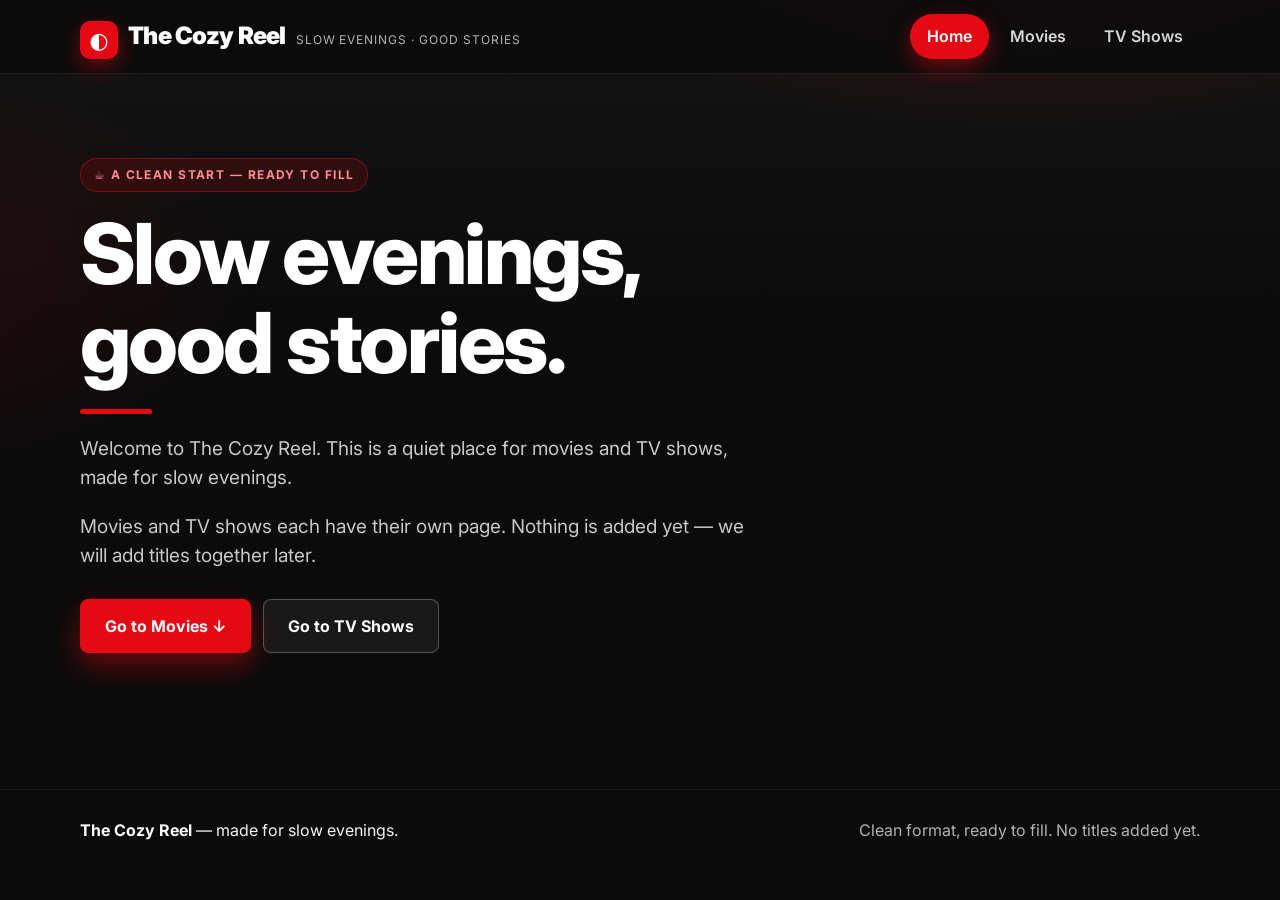
==== commit 2fe19f30: "Cozy Reel v6 — dark premium Netflix-like theme, same separate pages" ====
--- a/index.html
+++ b/index.html
@@ -7,7 +7,7 @@
   <meta name="description" content="A clean, cozy home for movies and TV shows.">
   <link rel="preconnect" href="https://fonts.googleapis.com">
   <link rel="preconnect" href="https://fonts.gstatic.com" crossorigin>
-  <link href="https://fonts.googleapis.com/css2?family=Fraunces:opsz,wght@9..144,500;9..144,700&family=Inter:wght@400;500;600;700&display=swap" rel="stylesheet">
+  <link href="https://fonts.googleapis.com/css2?family=Inter:wght@400;500;600;700;800;900&display=swap" rel="stylesheet">
   <link rel="stylesheet" href="style.css">
 </head>
 <body>
--- a/style.css
+++ b/style.css
@@ -1,24 +1,26 @@
 /* ============================================================
-   THE COZY REEL — style.css  (v4 — separate spaces)
-   Same cozy palette: warm cream, toasted brown,
-   burnt orange, soft sage. Clean, simple, ready to fill.
+   THE COZY REEL — style.css  (v6 — dark, premium, Netflix-like)
+   Deep black, cinematic red, clean white type.
+   Same pages, same content — only the look changed.
    ============================================================ */
 
 :root {
-  --cream: #fff6e9;
-  --cream-2: #fdf0d5;
-  --card: #fffbf2;
-  --ink: #2b2118;
-  --muted: #7a6a5a;
-  --line: #e8d9c0;
-  --accent: #c96f3b;
-  --accent-dark: #a85427;
-  --accent-soft: #f3d9b8;
-  --sage: #8a9b7a;
-  --gold: #d9a441;
-  --shadow: 0 14px 34px rgba(84, 54, 24, 0.12);
-  --shadow-small: 0 6px 18px rgba(84, 54, 24, 0.10);
-  --radius: 20px;
+  --bg: #0b0b0b;
+  --bg-2: #141414;
+  --card: #1a1a1a;
+  --card-2: #1f1f1f;
+  --ink: #f5f5f1;
+  --muted: #b3b3b3;
+  --muted-2: #8c8c8c;
+  --line: #2b2b2b;
+  --line-2: #3a3a3a;
+  --accent: #e50914;
+  --accent-dark: #b00610;
+  --accent-glow: rgba(229, 9, 20, 0.45);
+  --gold: #e8c15a;
+  --shadow: 0 20px 50px rgba(0, 0, 0, 0.55);
+  --shadow-small: 0 8px 24px rgba(0, 0, 0, 0.45);
+  --radius: 14px;
 }
 
 * { box-sizing: border-box; }
@@ -29,14 +31,21 @@
   font-family: "Inter", system-ui, -apple-system, "Segoe UI", sans-serif;
   color: var(--ink);
   background:
-    radial-gradient(700px 320px at 85% -40px, #ffe9c2 0%, transparent 60%),
-    radial-gradient(600px 300px at -10% 20%, #f7e3c8 0%, transparent 55%),
-    var(--cream);
+    radial-gradient(900px 420px at 80% -120px, rgba(229, 9, 20, 0.28) 0%, transparent 60%),
+    radial-gradient(700px 380px at -10% 30%, rgba(229, 9, 20, 0.12) 0%, transparent 55%),
+    linear-gradient(180deg, #141414 0%, var(--bg) 320px);
+  background-color: var(--bg);
   line-height: 1.55;
+  min-height: 100vh;
 }
 
 .wrap { width: min(1120px, calc(100% - 40px)); margin-inline: auto; }
-h1, h2, h3 { font-family: "Fraunces", Georgia, serif; line-height: 1.08; letter-spacing: -0.02em; }
+h1, h2, h3 {
+  font-family: "Inter", system-ui, sans-serif;
+  font-weight: 800;
+  line-height: 1.05;
+  letter-spacing: -0.03em;
+}
 a { color: inherit; }
 button { font: inherit; cursor: pointer; }
 .muted { color: var(--muted); }
@@ -44,69 +53,107 @@
 /* ---------- Top bar ---------- */
 .topbar {
   position: sticky; top: 0; z-index: 20;
-  background: rgba(255, 246, 233, 0.88);
-  backdrop-filter: blur(12px);
-  border-bottom: 1px solid var(--line);
+  background: rgba(11, 11, 11, 0.92);
+  backdrop-filter: blur(14px);
+  border-bottom: 1px solid rgba(255, 255, 255, 0.08);
 }
-.topbar-inner { display: flex; align-items: center; gap: 22px; flex-wrap: wrap; padding-block: 14px; }
-.logo { display: flex; align-items: baseline; gap: 9px; text-decoration: none; }
+.topbar-inner { display: flex; align-items: center; gap: 28px; flex-wrap: wrap; padding-block: 14px; }
+.logo { display: flex; align-items: baseline; gap: 10px; text-decoration: none; }
 .logo-mark {
   display: grid; place-items: center; width: 38px; height: 38px;
-  border-radius: 50%; background: var(--accent); color: #fff;
+  border-radius: 10px; background: var(--accent); color: #fff;
   font-size: 22px; transform: translateY(4px);
+  box-shadow: 0 8px 22px var(--accent-glow);
 }
-.logo-text { font-family: "Fraunces", Georgia, serif; font-weight: 700; font-size: 24px; }
-.logo-tag { font-size: 12px; color: var(--muted); letter-spacing: 0.04em; }
-.main-nav { display: flex; gap: 6px; flex-wrap: wrap; }
-.nav-btn { border: 1px solid transparent; background: transparent; color: var(--ink); padding: 9px 14px; border-radius: 999px; font-weight: 600; text-decoration: none; }
-.nav-btn:hover { background: var(--cream-2); }
-.nav-btn.active { background: var(--ink); color: #fff7ea; }
+.logo-text { font-family: "Inter", system-ui, sans-serif; font-weight: 900; font-size: 24px; letter-spacing: -0.03em; color: #fff; }
+.logo-tag { font-size: 12px; color: var(--muted); letter-spacing: 0.08em; text-transform: uppercase; }
+.main-nav { display: flex; gap: 4px; flex-wrap: wrap; margin-left: auto; }
+.nav-btn {
+  border: 1px solid transparent; background: transparent; color: #d6d6d6;
+  padding: 9px 16px; border-radius: 999px; font-weight: 600; text-decoration: none;
+  transition: color 0.15s ease, background 0.15s ease;
+}
+.nav-btn:hover { background: rgba(255, 255, 255, 0.08); color: #fff; }
+.nav-btn.active { background: var(--accent); color: #fff; box-shadow: 0 8px 22px var(--accent-glow); }
 
-/* ---------- Home (clean, no movie/show content) ---------- */
-.hero-home { max-width: 680px; padding-block: 64px 56px; }
-.eyebrow { display: inline-block; margin: 0 0 14px; padding: 7px 12px; border-radius: 999px; background: #fff; border: 1px solid var(--line); font-size: 13px; font-weight: 600; }
-.hero-home h1 { font-size: clamp(40px, 6vw, 64px); margin: 0 0 16px; }
-.hero-sub { font-size: 18px; color: #5d4f42; max-width: 52ch; }
-.hero-actions { display: flex; gap: 12px; flex-wrap: wrap; margin-top: 22px; }
+/* ---------- Home (welcoming page only) ---------- */
+.hero-home { max-width: 720px; padding-block: 84px 72px; }
+.eyebrow {
+  display: inline-block; margin: 0 0 18px; padding: 7px 13px; border-radius: 999px;
+  background: rgba(229, 9, 20, 0.14); border: 1px solid rgba(229, 9, 20, 0.45);
+  color: #ff8a90; font-size: 12px; font-weight: 700; letter-spacing: 0.12em; text-transform: uppercase;
+}
+.hero-home h1 { font-size: clamp(48px, 7vw, 84px); margin: 0 0 20px; color: #fff; }
+.hero-home h1::after {
+  content: ""; display: block; width: 72px; height: 5px; margin-top: 22px;
+  border-radius: 999px; background: var(--accent);
+}
+.hero-sub { font-size: 19px; color: #c9c9c9; max-width: 56ch; }
+.hero-actions { display: flex; gap: 12px; flex-wrap: wrap; margin-top: 28px; }
 
-.btn { border: 1px solid var(--ink); border-radius: 999px; padding: 12px 20px; font-weight: 700; background: #fff; text-decoration: none; display: inline-block; transition: transform 0.15s ease, box-shadow 0.15s ease; }
+.btn {
+  border: 1px solid rgba(255, 255, 255, 0.25); border-radius: 8px;
+  padding: 14px 24px; font-weight: 700; background: transparent; color: #fff;
+  text-decoration: none; display: inline-block;
+  transition: transform 0.15s ease, box-shadow 0.15s ease, background 0.15s ease;
+}
 .btn:hover { transform: translateY(-2px); }
-.btn-primary { background: var(--accent); border-color: var(--accent); color: #fff; box-shadow: 0 10px 22px rgba(201, 111, 59, 0.32); }
-.btn-primary:hover { background: var(--accent-dark); }
-.btn-ghost { background: #fffdf8; }
+.btn-primary {
+  background: var(--accent); border-color: var(--accent); color: #fff;
+  box-shadow: 0 12px 28px var(--accent-glow);
+}
+.btn-primary:hover { background: #f6121d; }
+.btn-ghost { background: rgba(255, 255, 255, 0.06); }
+.btn-ghost:hover { background: rgba(255, 255, 255, 0.12); }
 
 /* ---------- Movies / TV Shows pages ---------- */
-.page-head { padding-block: 44px 8px; }
-.page-head h2 { font-size: clamp(34px, 5vw, 48px); margin: 0 0 6px; }
-.page-head p { margin: 0; font-size: 17px; }
+.page-head { padding-block: 56px 8px; }
+.page-head h2 { font-size: clamp(36px, 5vw, 52px); margin: 0 0 8px; color: #fff; }
+.page-head h2::after {
+  content: ""; display: block; width: 56px; height: 4px; margin-top: 14px;
+  border-radius: 999px; background: var(--accent);
+}
+.page-head p { margin: 0; font-size: 17px; color: var(--muted); }
 
 .big-search {
   display: flex; align-items: center; gap: 10px; flex-wrap: wrap;
-  margin-top: 22px; padding: 6px 6px 6px 14px;
-  background: #fff; border: 1px solid var(--line); border-radius: 999px;
+  margin-top: 26px; padding: 6px 6px 6px 18px;
+  background: var(--card-2); border: 1px solid var(--line-2); border-radius: 999px;
   box-shadow: var(--shadow-small);
+  transition: border-color 0.15s ease, box-shadow 0.15s ease;
 }
-.big-search input { flex: 1; min-width: 160px; border: 0; outline: 0; font: inherit; background: transparent; }
+.big-search:focus-within { border-color: var(--accent); box-shadow: 0 0 0 3px rgba(229, 9, 20, 0.25); }
+.big-search input {
+  flex: 1; min-width: 160px; border: 0; outline: 0; font: inherit;
+  background: transparent; color: #fff;
+}
+.big-search input::placeholder { color: var(--muted-2); }
+.big-search span { color: var(--muted); }
 
 /* ---------- Results ---------- */
-.results-head { display: flex; align-items: baseline; justify-content: space-between; gap: 16px; margin-top: 28px; }
-.results-head h2 { font-size: 30px; margin: 0; }
-.results-head p { color: var(--muted); margin: 0; }
+.results-head { display: flex; align-items: baseline; justify-content: space-between; gap: 16px; margin-top: 32px; }
+.results-head h2 { font-size: 28px; margin: 0; color: #fff; }
+.results-head p { color: var(--muted); margin: 0; font-size: 14px; }
 .grid { display: grid; grid-template-columns: repeat(3, 1fr); gap: 20px; margin-top: 18px; }
 .grid:empty { display: none; }
 
-.empty-state { margin: 26px 0; padding: 26px; border: 1px dashed var(--line); border-radius: var(--radius); background: #fffdf8; text-align: center; color: var(--muted); }
+.empty-state {
+  margin: 26px 0; padding: 32px 26px; border: 1px solid var(--line);
+  border-radius: var(--radius); background: var(--card);
+  text-align: center; color: var(--muted); font-size: 16px;
+}
 
 /* ---------- Footer ---------- */
-.footer { border-top: 1px solid var(--line); padding-block: 26px 34px; margin-top: 48px; }
+.footer { border-top: 1px solid rgba(255, 255, 255, 0.08); padding-block: 28px 36px; margin-top: 64px; }
 .footer-inner { display: flex; justify-content: space-between; gap: 16px; flex-wrap: wrap; }
 .footer p { margin: 0; }
+.footer strong { color: #fff; }
 
 /* ---------- Toast ---------- */
 .toast {
   position: fixed; left: 50%; bottom: 22px; transform: translate(-50%, 80px); z-index: 60;
-  padding: 12px 18px; border-radius: 999px; background: var(--ink); color: #fff7ea;
-  font-weight: 600; box-shadow: var(--shadow); opacity: 0;
+  padding: 12px 20px; border-radius: 999px; background: #fff; color: #111;
+  font-weight: 700; box-shadow: var(--shadow); opacity: 0;
   transition: transform 0.25s ease, opacity 0.25s ease; pointer-events: none;
 }
 .toast.show { transform: translate(-50%, 0); opacity: 1; }
@@ -115,7 +162,8 @@
 @media (max-width: 880px) {
   .grid { grid-template-columns: repeat(2, 1fr); }
   .logo-tag { display: none; }
-  .hero-home { padding-block: 44px 36px; }
+  .hero-home { padding-block: 56px 48px; }
+  .main-nav { margin-left: 0; }
 }
 @media (max-width: 560px) {
   .grid { grid-template-columns: 1fr; }
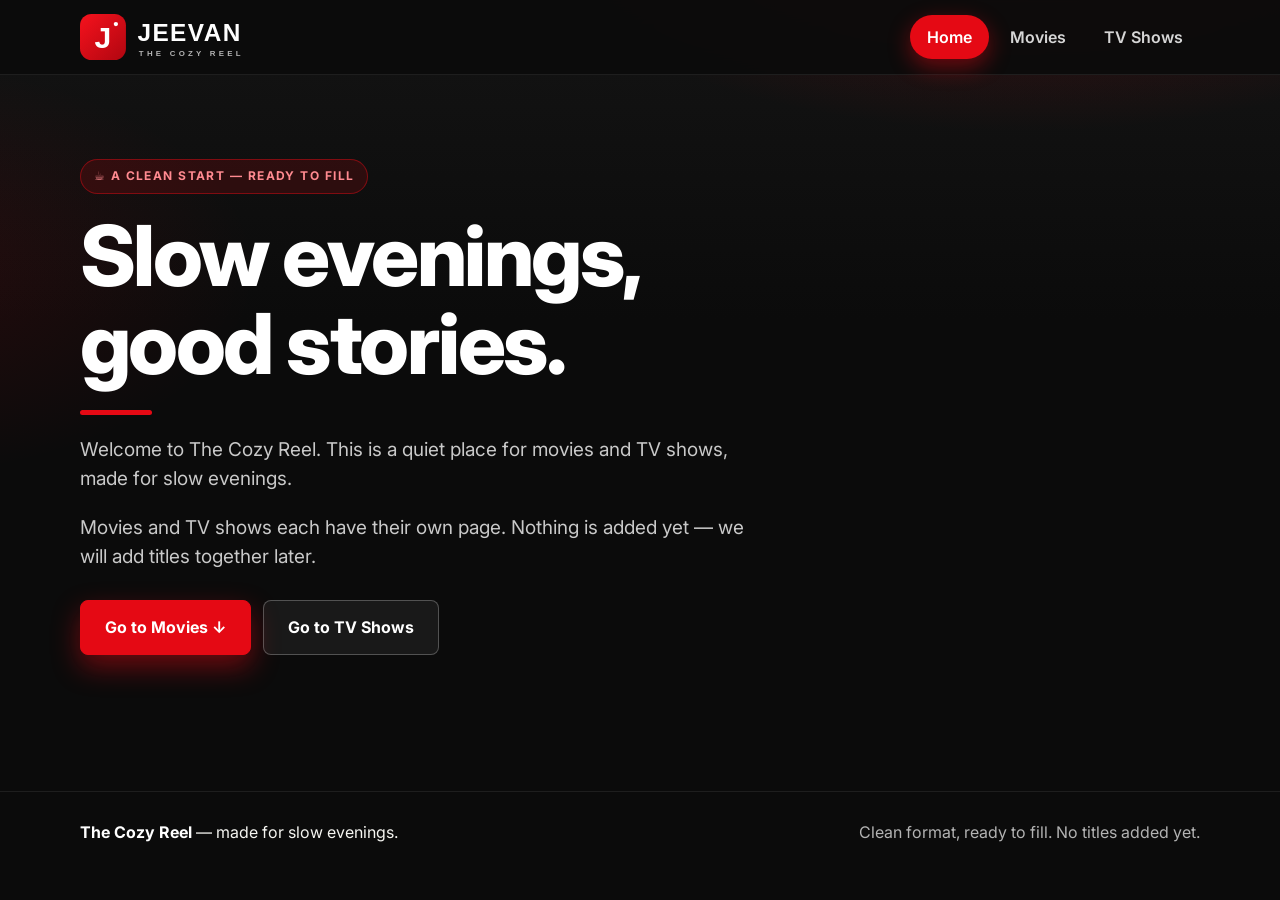
==== commit 5989b6d9: "Cozy Reel v7 — premium JEEVAN logo in header and favicon" ====
--- a/index.html
+++ b/index.html
@@ -8,6 +8,7 @@
   <link rel="preconnect" href="https://fonts.googleapis.com">
   <link rel="preconnect" href="https://fonts.gstatic.com" crossorigin>
   <link href="https://fonts.googleapis.com/css2?family=Inter:wght@400;500;600;700;800;900&display=swap" rel="stylesheet">
+  <link rel="icon" type="image/svg+xml" href="logo.svg">
   <link rel="stylesheet" href="style.css">
 </head>
 <body>
@@ -15,10 +16,8 @@
   <!-- ======================= TOP BAR ======================= -->
   <header class="topbar">
     <div class="wrap topbar-inner">
-      <a class="logo" href="index.html">
-        <span class="logo-mark">◐</span>
-        <span class="logo-text">The Cozy Reel</span>
-        <span class="logo-tag">slow evenings · good stories</span>
+      <a class="logo" href="index.html" aria-label="Jeevan — The Cozy Reel, home">
+        <img class="logo-img" src="logo.svg" alt="JEEVAN — The Cozy Reel" width="340" height="64">
       </a>
 
       <nav class="main-nav" aria-label="Main navigation">
--- a/style.css
+++ b/style.css
@@ -59,6 +59,7 @@
 }
 .topbar-inner { display: flex; align-items: center; gap: 28px; flex-wrap: wrap; padding-block: 14px; }
 .logo { display: flex; align-items: baseline; gap: 10px; text-decoration: none; }
+.logo-img { display: block; height: 46px; width: auto; }
 .logo-mark {
   display: grid; place-items: center; width: 38px; height: 38px;
   border-radius: 10px; background: var(--accent); color: #fff;
